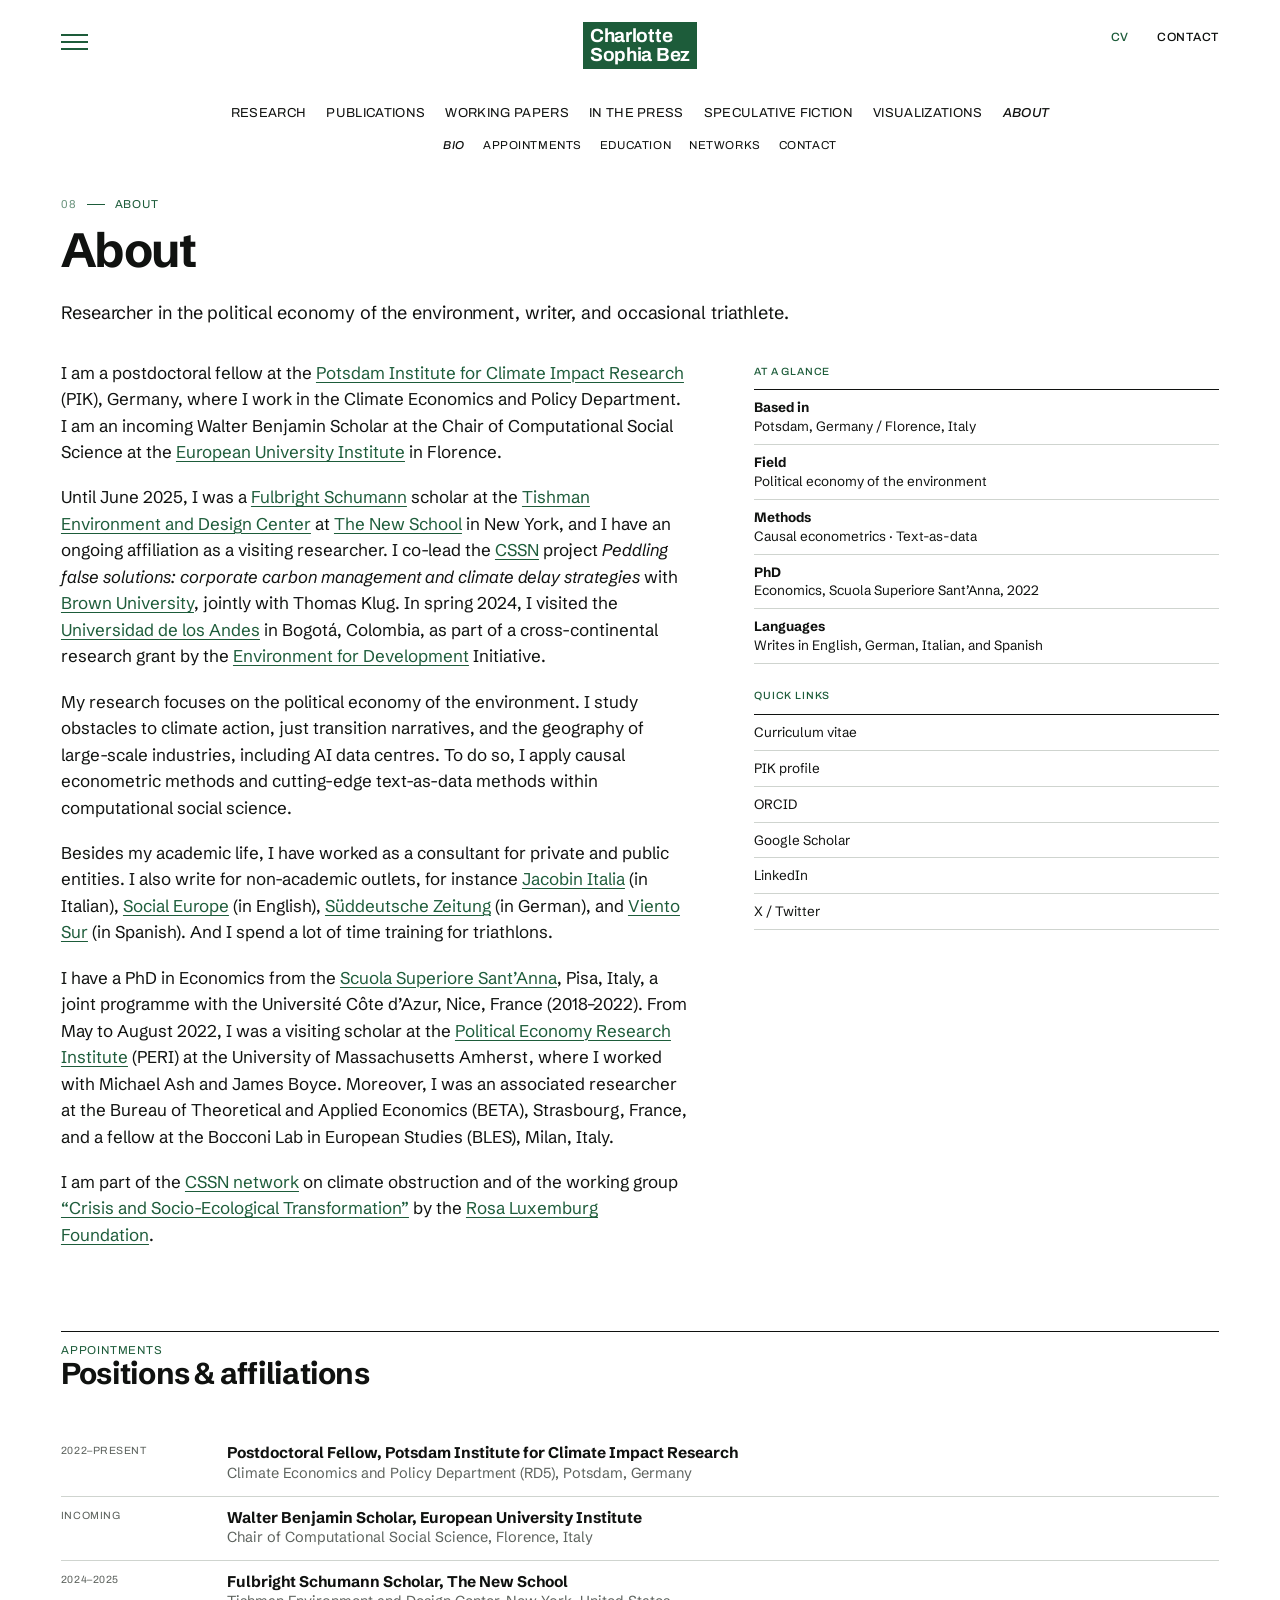
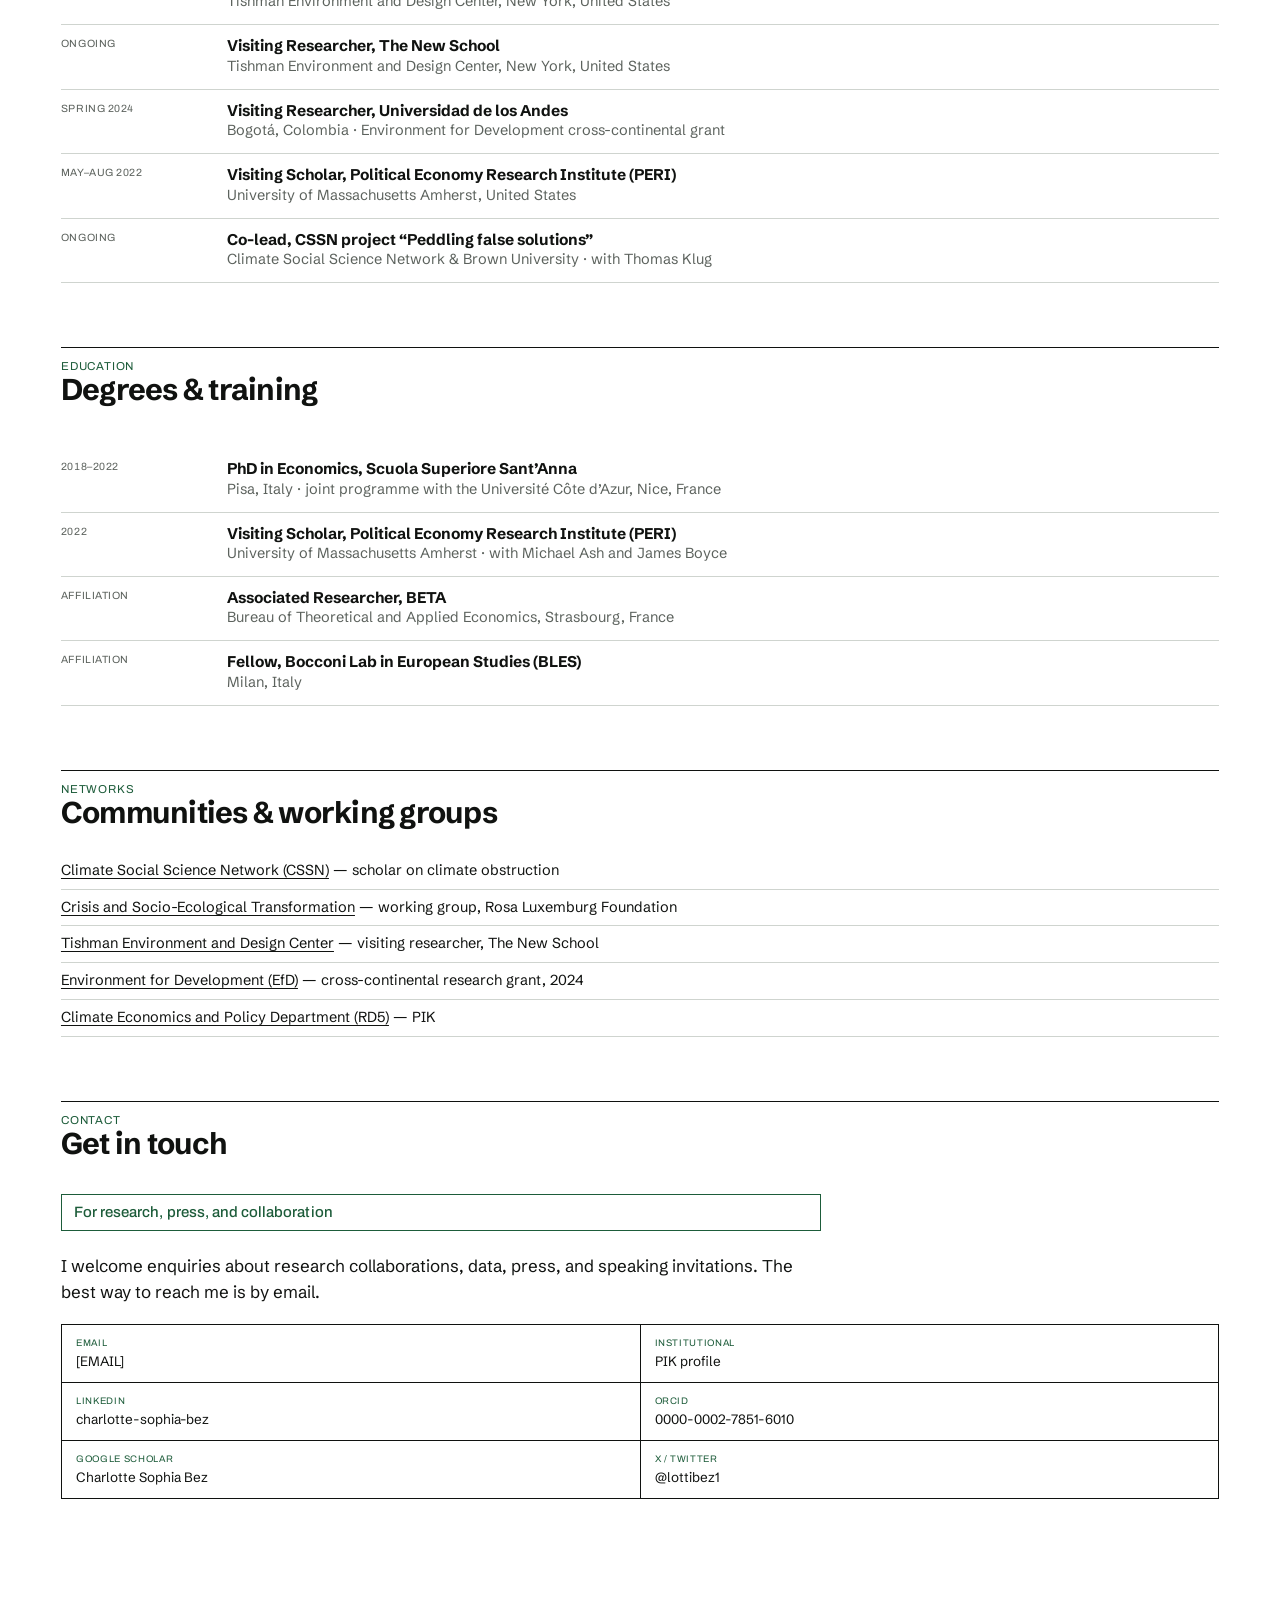
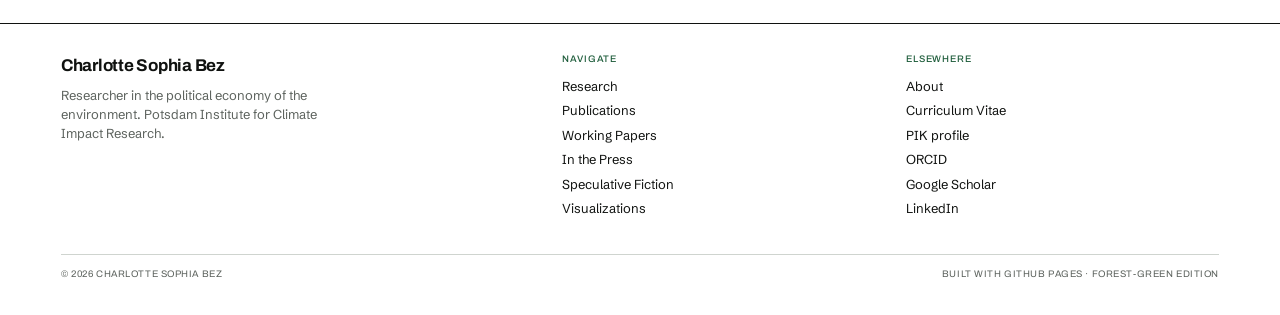
==== about/index.html @ bb3a201b "Redesign personal website" ====
<!DOCTYPE html>
<html lang="en">
<head>
  <meta charset="utf-8">
  <meta name="viewport" content="width=device-width, initial-scale=1">
  <title>About — Charlotte Sophia Bez</title>
  <meta name="description" content="About Charlotte Sophia Bez: postdoctoral fellow at the Potsdam Institute for Climate Impact Research and incoming Walter Benjamin Scholar at the European University Institute.">
  <link rel="canonical" href="https://www.charlottesophiabez.com/about/">
  <meta property="og:type" content="website">
  <meta property="og:title" content="About — Charlotte Sophia Bez">
  <meta property="og:description" content="Postdoctoral fellow at the Potsdam Institute for Climate Impact Research and incoming Walter Benjamin Scholar at the European University Institute.">
  <meta property="og:url" content="https://www.charlottesophiabez.com/about/">
  <meta name="theme-color" content="#1d5c3a">
  <link rel="icon" href="../assets/img/favicon.svg" type="image/svg+xml">
  <link rel="preconnect" href="https://fonts.googleapis.com">
  <link rel="preconnect" href="https://fonts.gstatic.com" crossorigin>
  <link href="https://fonts.googleapis.com/css2?family=Archivo:ital,wght@0,400;0,500;0,700;1,400;1,500&family=Schibsted+Grotesk:ital,wght@0,400;0,500;0,700;1,400;1,500&display=swap" rel="stylesheet">
  <link rel="stylesheet" href="../assets/css/style.css">
  <script src="../assets/js/main.js" defer></script>
</head>
<body>
  <a class="skip-link" href="#main">Skip to content</a>

  <header class="site-header">
    <div class="header-inner">
      <button class="menu-button" type="button" aria-expanded="false" aria-controls="site-menu" aria-label="Open menu">
        <span></span><span></span><span></span>
      </button>
      <a class="brand" href="../index.html" aria-label="Charlotte Sophia Bez — home">
        <span class="brand__line">Charlotte</span>
        <span class="brand__line">Sophia Bez</span>
      </a>
      <div class="header-actions">
        <a class="header-action header-action--accent" href="../cv/index.html">CV</a>
        <a class="header-action" href="../about/index.html#contact">Contact</a>
      </div>
    </div>
    <nav class="primary-nav" aria-label="Primary">
      <a href="../research/index.html">Research</a>
      <a href="../publications/index.html">Publications</a>
      <a href="../working-papers/index.html">Working Papers</a>
      <a href="../in-the-press/index.html">In the Press</a>
      <a href="../speculative-fiction/index.html">Speculative Fiction</a>
      <a href="../visualizations/index.html">Visualizations</a>
      <a href="../about/index.html" aria-current="page">About</a>
    </nav>
    <nav class="subnav" aria-label="About sections">
      <a href="#bio" aria-current="page">Bio</a>
      <a href="#appointments">Appointments</a>
      <a href="#education">Education</a>
      <a href="#networks">Networks</a>
      <a href="#contact">Contact</a>
    </nav>
  </header>

  <div class="menu-scrim"></div>
  <aside class="menu-panel" id="site-menu" aria-hidden="true" aria-label="Site menu">
    <div class="menu-panel__head">
      <span class="menu-panel__label">Menu</span>
      <button class="menu-close" type="button" aria-label="Close menu">&times;</button>
    </div>
    <nav class="menu-panel__nav" aria-label="Site">
      <a href="../research/index.html">Research</a>
      <a href="../publications/index.html">Publications</a>
      <a href="../working-papers/index.html">Working Papers</a>
      <a href="../in-the-press/index.html">In the Press</a>
      <a href="../speculative-fiction/index.html">Speculative Fiction</a>
      <a href="../visualizations/index.html">Visualizations</a>
      <a href="../about/index.html">About</a>
      <a href="../cv/index.html">Curriculum Vitae</a>
    </nav>
    <div class="menu-panel__meta">
      <a href="../about/index.html#contact">Contact</a>
      <a href="mailto:[EMAIL]">[EMAIL]</a>
      <a href="https://www.linkedin.com/in/charlotte-sophia-bez-66368513a/">LinkedIn</a>
      <a href="https://orcid.org/0000-0002-7851-6010">ORCID</a>
    </div>
  </aside>

  <main id="main">
    <div class="container">
      <div class="page-head" id="bio">
        <p class="eyebrow"><span class="eyebrow__num">08</span><span class="eyebrow__divider"></span> About</p>
        <h1>About</h1>
        <p class="page-intro">Researcher in the political economy of the environment, writer, and occasional triathlete.</p>
      </div>

      <div class="two-col">
        <div class="prose">
          <p>I am a postdoctoral fellow at the <a href="https://www.pik-potsdam.de/en">Potsdam Institute for Climate Impact Research</a> (PIK), Germany, where I work in the Climate Economics and Policy Department. I am an incoming Walter Benjamin Scholar at the Chair of Computational Social Science at the <a href="https://www.eui.eu/en/home">European University Institute</a> in Florence.</p>
          <p>Until June 2025, I was a <a href="https://www.fulbrightschuman.eu/">Fulbright Schumann</a> scholar at the <a href="https://www.tishmancenter.org/">Tishman Environment and Design Center</a> at <a href="https://www.newschool.edu/">The New School</a> in New York, and I have an ongoing affiliation as a visiting researcher. I co-lead the <a href="https://cssn.org/">CSSN</a> project <em>Peddling false solutions: corporate carbon management and climate delay strategies</em> with <a href="https://www.brown.edu/">Brown University</a>, jointly with Thomas Klug. In spring 2024, I visited the <a href="https://uniandes.edu.co/">Universidad de los Andes</a> in Bogotá, Colombia, as part of a cross-continental research grant by the <a href="https://www.efdinitiative.org/">Environment for Development</a> Initiative.</p>
          <p>My research focuses on the political economy of the environment. I study obstacles to climate action, just transition narratives, and the geography of large-scale industries, including AI data centres. To do so, I apply causal econometric methods and cutting-edge text-as-data methods within computational social science.</p>
          <p>Besides my academic life, I have worked as a consultant for private and public entities. I also write for non-academic outlets, for instance <a href="https://jacobinitalia.it/e-se-il-futuro-fosse-ora/">Jacobin Italia</a> (in Italian), <a href="https://www.socialeurope.eu/europes-industry-and-the-ecological-transition">Social Europe</a> (in English), <a href="https://www.sueddeutsche.de/wissen/extinction-rebellion-letzte-generation-klimaproteste-1.5710340?reduced=true">Süddeutsche Zeitung</a> (in German), and <a href="https://vientosur.info/por-que-europa-debe-abordar-el-problema-de-la-desindustrializacion-nociva/">Viento Sur</a> (in Spanish). And I spend a lot of time training for triathlons.</p>
          <p>I have a PhD in Economics from the <a href="https://www.santannapisa.it/en">Scuola Superiore Sant’Anna</a>, Pisa, Italy, a joint programme with the Université Côte d’Azur, Nice, France (2018–2022). From May to August 2022, I was a visiting scholar at the <a href="https://peri.umass.edu/">Political Economy Research Institute</a> (PERI) at the University of Massachusetts Amherst, where I worked with Michael Ash and James Boyce. Moreover, I was an associated researcher at the Bureau of Theoretical and Applied Economics (BETA), Strasbourg, France, and a fellow at the Bocconi Lab in European Studies (BLES), Milan, Italy.</p>
          <p>I am part of the <a href="https://cssn.org/scholar/charlotte-sophia-bez/">CSSN network</a> on climate obstruction and of the working group <a href="https://transformationskolleg.de/charlotte-sophia-bez/">“Crisis and Socio-Ecological Transformation”</a> by the <a href="https://www.rosalux.de/">Rosa Luxemburg Foundation</a>.</p>
        </div>
        <aside class="sidebar" aria-label="At a glance">
          <h2>At a glance</h2>
          <ul>
            <li><strong>Based in</strong><br>Potsdam, Germany / Florence, Italy</li>
            <li><strong>Field</strong><br>Political economy of the environment</li>
            <li><strong>Methods</strong><br>Causal econometrics · Text-as-data</li>
            <li><strong>PhD</strong><br>Economics, Scuola Superiore Sant’Anna, 2022</li>
            <li><strong>Languages</strong><br>Writes in English, German, Italian, and Spanish</li>
          </ul>
          <h2>Quick links</h2>
          <ul>
            <li><a href="../cv/index.html">Curriculum vitae</a></li>
            <li><a href="https://www.pik-potsdam.de/members/charlott">PIK profile</a></li>
            <li><a href="https://orcid.org/0000-0002-7851-6010">ORCID</a></li>
            <li><a href="https://scholar.google.com/citations?user=I76yy9AAAAAJ">Google Scholar</a></li>
            <li><a href="https://www.linkedin.com/in/charlotte-sophia-bez-66368513a/">LinkedIn</a></li>
            <li><a href="https://x.com/lottibez1">X / Twitter</a></li>
          </ul>
        </aside>
      </div>

      <section class="section" id="appointments">
        <div class="section-head">
          <div>
            <p class="eyebrow">Appointments</p>
            <h2>Positions &amp; affiliations</h2>
          </div>
        </div>
        <div class="cv-section">
          <div class="cv-item">
            <div class="cv-item__date">2022–present</div>
            <div class="cv-item__body">
              <strong>Postdoctoral Fellow, Potsdam Institute for Climate Impact Research</strong>
              <span>Climate Economics and Policy Department (RD5), Potsdam, Germany</span>
            </div>
          </div>
          <div class="cv-item">
            <div class="cv-item__date">Incoming</div>
            <div class="cv-item__body">
              <strong>Walter Benjamin Scholar, European University Institute</strong>
              <span>Chair of Computational Social Science, Florence, Italy</span>
            </div>
          </div>
          <div class="cv-item">
            <div class="cv-item__date">2024–2025</div>
            <div class="cv-item__body">
              <strong>Fulbright Schumann Scholar, The New School</strong>
              <span>Tishman Environment and Design Center, New York, United States</span>
            </div>
          </div>
          <div class="cv-item">
            <div class="cv-item__date">Ongoing</div>
            <div class="cv-item__body">
              <strong>Visiting Researcher, The New School</strong>
              <span>Tishman Environment and Design Center, New York, United States</span>
            </div>
          </div>
          <div class="cv-item">
            <div class="cv-item__date">Spring 2024</div>
            <div class="cv-item__body">
              <strong>Visiting Researcher, Universidad de los Andes</strong>
              <span>Bogotá, Colombia · Environment for Development cross-continental grant</span>
            </div>
          </div>
          <div class="cv-item">
            <div class="cv-item__date">May–Aug 2022</div>
            <div class="cv-item__body">
              <strong>Visiting Scholar, Political Economy Research Institute (PERI)</strong>
              <span>University of Massachusetts Amherst, United States</span>
            </div>
          </div>
          <div class="cv-item">
            <div class="cv-item__date">Ongoing</div>
            <div class="cv-item__body">
              <strong>Co-lead, CSSN project “Peddling false solutions”</strong>
              <span>Climate Social Science Network &amp; Brown University · with Thomas Klug</span>
            </div>
          </div>
        </div>
      </section>

      <section class="section" id="education">
        <div class="section-head">
          <div>
            <p class="eyebrow">Education</p>
            <h2>Degrees &amp; training</h2>
          </div>
        </div>
        <div class="cv-section">
          <div class="cv-item">
            <div class="cv-item__date">2018–2022</div>
            <div class="cv-item__body">
              <strong>PhD in Economics, Scuola Superiore Sant’Anna</strong>
              <span>Pisa, Italy · joint programme with the Université Côte d’Azur, Nice, France</span>
            </div>
          </div>
          <div class="cv-item">
            <div class="cv-item__date">2022</div>
            <div class="cv-item__body">
              <strong>Visiting Scholar, Political Economy Research Institute (PERI)</strong>
              <span>University of Massachusetts Amherst · with Michael Ash and James Boyce</span>
            </div>
          </div>
          <div class="cv-item">
            <div class="cv-item__date">Affiliation</div>
            <div class="cv-item__body">
              <strong>Associated Researcher, BETA</strong>
              <span>Bureau of Theoretical and Applied Economics, Strasbourg, France</span>
            </div>
          </div>
          <div class="cv-item">
            <div class="cv-item__date">Affiliation</div>
            <div class="cv-item__body">
              <strong>Fellow, Bocconi Lab in European Studies (BLES)</strong>
              <span>Milan, Italy</span>
            </div>
          </div>
        </div>
      </section>

      <section class="section" id="networks">
        <div class="section-head">
          <div>
            <p class="eyebrow">Networks</p>
            <h2>Communities &amp; working groups</h2>
          </div>
        </div>
        <ul class="cv-list">
          <li><a href="https://cssn.org/scholar/charlotte-sophia-bez/">Climate Social Science Network (CSSN)</a> — scholar on climate obstruction</li>
          <li><a href="https://transformationskolleg.de/charlotte-sophia-bez/">Crisis and Socio-Ecological Transformation</a> — working group, Rosa Luxemburg Foundation</li>
          <li><a href="https://www.tishmancenter.org/">Tishman Environment and Design Center</a> — visiting researcher, The New School</li>
          <li><a href="https://www.efdinitiative.org/">Environment for Development (EfD)</a> — cross-continental research grant, 2024</li>
          <li><a href="https://www.pik-potsdam.de/en/institute/departments/climate-economics-and-policy/rd5-climate-economics-policy">Climate Economics and Policy Department (RD5)</a> — PIK</li>
        </ul>
      </section>

      <section class="section" id="contact">
        <div class="section-head">
          <div>
            <p class="eyebrow">Contact</p>
            <h2>Get in touch</h2>
          </div>
        </div>
        <div class="prose">
          <h2 class="callout">For research, press, and collaboration</h2>
          <p>I welcome enquiries about research collaborations, data, press, and speaking invitations. The best way to reach me is by email.</p>
        </div>
        <div class="contact-list">
          <a href="mailto:[EMAIL]">
            <span class="contact-label">Email</span>
            [EMAIL]
          </a>
          <a href="https://www.pik-potsdam.de/members/charlott">
            <span class="contact-label">Institutional</span>
            PIK profile
          </a>
          <a href="https://www.linkedin.com/in/charlotte-sophia-bez-66368513a/">
            <span class="contact-label">LinkedIn</span>
            charlotte-sophia-bez
          </a>
          <a href="https://orcid.org/0000-0002-7851-6010">
            <span class="contact-label">ORCID</span>
            0000-0002-7851-6010
          </a>
          <a href="https://scholar.google.com/citations?user=I76yy9AAAAAJ">
            <span class="contact-label">Google Scholar</span>
            Charlotte Sophia Bez
          </a>
          <a href="https://x.com/lottibez1">
            <span class="contact-label">X / Twitter</span>
            @lottibez1
          </a>
        </div>
      </section>
    </div>
  </main>

  <footer class="site-footer">
    <div class="container">
      <div class="footer-grid">
        <div>
          <a class="footer-brand" href="../index.html">Charlotte Sophia Bez</a>
          <p class="footer-note">Researcher in the political economy of the environment. Potsdam Institute for Climate Impact Research.</p>
        </div>
        <div class="footer-col">
          <h2>Navigate</h2>
          <a href="../research/index.html">Research</a>
          <a href="../publications/index.html">Publications</a>
          <a href="../working-papers/index.html">Working Papers</a>
          <a href="../in-the-press/index.html">In the Press</a>
          <a href="../speculative-fiction/index.html">Speculative Fiction</a>
          <a href="../visualizations/index.html">Visualizations</a>
        </div>
        <div class="footer-col">
          <h2>Elsewhere</h2>
          <a href="../about/index.html">About</a>
          <a href="../cv/index.html">Curriculum Vitae</a>
          <a href="https://www.pik-potsdam.de/members/charlott">PIK profile</a>
          <a href="https://orcid.org/0000-0002-7851-6010">ORCID</a>
          <a href="https://scholar.google.com/citations?user=I76yy9AAAAAJ">Google Scholar</a>
          <a href="https://www.linkedin.com/in/charlotte-sophia-bez-66368513a/">LinkedIn</a>
        </div>
      </div>
      <div class="footer-bottom">
        <span>&copy; 2026 Charlotte Sophia Bez</span>
        <span>Built with GitHub Pages · Forest-green edition</span>
      </div>
    </div>
  </footer>
</body>
</html>
---- assets/css/style.css ----
:root {
  --green: #1d5c3a;
  --green-deep: #143f29;
  --green-bright: #2f7d54;
  --green-wash: #edf3ef;
  --ink: #101210;
  --muted: #5c625d;
  --line: #101210;
  --hair: #cfd4cf;
  --paper: #ffffff;
  --font-body: "Schibsted Grotesk", "Helvetica Neue", Helvetica, Arial, sans-serif;
  --font-display: "Archivo", "Helvetica Neue", Helvetica, Arial, sans-serif;
  --max: 1240px;
  --pad: clamp(16px, 3.2vw, 44px);
  --ease: cubic-bezier(0.22, 1, 0.36, 1);
}

*,
*::before,
*::after {
  box-sizing: border-box;
}

html {
  scroll-behavior: smooth;
}

body {
  margin: 0;
  background: var(--paper);
  color: var(--ink);
  font-family: var(--font-body);
  font-size: 17px;
  line-height: 1.5;
  -webkit-font-smoothing: antialiased;
  text-rendering: optimizeLegibility;
}

body.menu-open {
  overflow: hidden;
}

img {
  max-width: 100%;
  height: auto;
}

a {
  color: inherit;
  text-decoration: underline;
  text-decoration-thickness: 1px;
  text-underline-offset: 0.18em;
}

a:hover {
  color: var(--green);
}

:focus-visible {
  outline: 2px solid var(--green);
  outline-offset: 3px;
}

::selection {
  background: var(--green);
  color: #fff;
}

.container {
  width: 100%;
  max-width: var(--max);
  margin: 0 auto;
  padding: 0 var(--pad);
}

.skip-link {
  position: absolute;
  top: 12px;
  left: -9999px;
  z-index: 300;
  padding: 9px 13px;
  background: var(--green);
  color: #fff;
  font-family: var(--font-display);
  font-size: 12px;
  letter-spacing: 0.06em;
  text-transform: uppercase;
  text-decoration: none;
}

.skip-link:focus {
  left: 12px;
  color: #fff;
}

/* Header */

.site-header {
  padding-top: 22px;
}

.header-inner {
  position: relative;
  display: flex;
  align-items: flex-start;
  justify-content: center;
  min-height: 58px;
  max-width: var(--max);
  margin: 0 auto;
  padding: 0 var(--pad);
}

.menu-button {
  position: absolute;
  top: 4px;
  left: var(--pad);
  display: flex;
  flex-direction: column;
  justify-content: center;
  gap: 5px;
  width: 32px;
  height: 32px;
  padding: 0;
  border: 0;
  background: none;
  cursor: pointer;
}

.menu-button span {
  display: block;
  width: 27px;
  height: 2px;
  background: var(--green);
  transition: transform 0.25s var(--ease), opacity 0.2s;
}

.menu-button:hover span {
  background: var(--green-deep);
}

.menu-button[aria-expanded="true"] span:nth-child(1) {
  transform: translateY(7px) rotate(45deg);
}

.menu-button[aria-expanded="true"] span:nth-child(2) {
  opacity: 0;
}

.menu-button[aria-expanded="true"] span:nth-child(3) {
  transform: translateY(-7px) rotate(-45deg);
}

.brand {
  display: inline-block;
  padding: 4px 7px 5px;
  background: var(--green);
  color: #fff;
  font-family: var(--font-display);
  font-size: 19px;
  font-weight: 700;
  line-height: 1;
  letter-spacing: -0.015em;
  text-decoration: none;
  text-align: left;
}

.brand:hover {
  color: #fff;
  background: var(--green-deep);
}

.brand__line {
  display: block;
  white-space: nowrap;
}

.header-actions {
  position: absolute;
  top: 6px;
  right: var(--pad);
  display: flex;
  align-items: baseline;
  gap: 28px;
}

.header-action {
  font-family: var(--font-display);
  font-size: 12px;
  font-weight: 500;
  letter-spacing: 0.06em;
  text-transform: uppercase;
  text-decoration: none;
  white-space: nowrap;
}

.header-action--accent {
  color: var(--green);
}

.header-action:hover {
  color: var(--green);
  text-decoration: underline;
  text-underline-offset: 0.25em;
}

.primary-nav {
  display: flex;
  flex-wrap: wrap;
  align-items: baseline;
  justify-content: center;
  gap: 6px 20px;
  margin-top: 22px;
  padding: 0 var(--pad);
  font-family: var(--font-display);
  font-size: 13px;
  font-weight: 400;
  letter-spacing: 0.025em;
  text-transform: uppercase;
}

.primary-nav a {
  padding: 2px 0;
  text-decoration: none;
  white-space: nowrap;
}

.primary-nav a:hover {
  color: var(--green);
}

.primary-nav a[aria-current="page"] {
  font-style: italic;
  font-weight: 500;
}

.subnav {
  display: flex;
  flex-wrap: wrap;
  align-items: baseline;
  justify-content: center;
  gap: 4px 18px;
  margin-top: 9px;
  padding: 0 var(--pad);
  font-family: var(--font-display);
  font-size: 11.5px;
  letter-spacing: 0.05em;
  text-transform: uppercase;
}

.subnav a,
.subnav button {
  padding: 2px 0;
  border: 0;
  background: none;
  color: inherit;
  font: inherit;
  letter-spacing: inherit;
  text-transform: inherit;
  text-decoration: none;
  white-space: nowrap;
  cursor: pointer;
}

.subnav a:hover,
.subnav button:hover {
  color: var(--green);
}

.subnav a[aria-current="page"],
.subnav button[aria-current="true"],
.subnav button.is-active {
  font-style: italic;
  font-weight: 500;
  color: var(--ink);
}

/* Menu panel */

.menu-scrim {
  position: fixed;
  inset: 0;
  z-index: 90;
  background: rgba(16, 18, 16, 0.4);
  opacity: 0;
  pointer-events: none;
  transition: opacity 0.3s;
}

.menu-scrim.is-open {
  opacity: 1;
  pointer-events: auto;
}

.menu-panel {
  position: fixed;
  top: 0;
  bottom: 0;
  left: 0;
  z-index: 100;
  width: min(430px, 88vw);
  padding: 22px 26px 36px;
  overflow-y: auto;
  background: #fff;
  border-right: 1px solid var(--ink);
  transform: translateX(-102%);
  visibility: hidden;
  transition: transform 0.34s var(--ease), visibility 0.34s;
}

.menu-panel.is-open {
  transform: none;
  visibility: visible;
}

.menu-panel__head {
  display: flex;
  align-items: center;
  justify-content: space-between;
  padding-bottom: 10px;
  border-bottom: 1px solid var(--ink);
}

.menu-panel__label {
  font-family: var(--font-display);
  font-size: 11px;
  letter-spacing: 0.08em;
  text-transform: uppercase;
  color: var(--green);
}

.menu-close {
  padding: 0 2px;
  border: 0;
  background: none;
  color: var(--ink);
  font-size: 27px;
  line-height: 0.8;
  cursor: pointer;
}

.menu-close:hover {
  color: var(--green);
}

.menu-panel__nav {
  display: flex;
  flex-direction: column;
  margin-top: 24px;
}

.menu-panel__nav a {
  display: flex;
  align-items: baseline;
  justify-content: space-between;
  padding: 7px 0;
  border-bottom: 1px solid var(--hair);
  font-size: 27px;
  font-weight: 500;
  line-height: 1.15;
  letter-spacing: -0.025em;
  text-decoration: none;
}

.menu-panel__nav a::after {
  content: "\2197";
  font-family: var(--font-display);
  font-size: 11px;
  font-weight: 400;
  color: var(--green);
}

.menu-panel__nav a:hover {
  color: var(--green);
}

.menu-panel__meta {
  display: flex;
  flex-direction: column;
  gap: 6px;
  margin-top: 28px;
  font-size: 13px;
}

.menu-panel__meta a {
  text-underline-offset: 0.2em;
}

.menu-panel__meta a:hover {
  color: var(--green);
}

/* Page frame */

main {
  padding-bottom: 40px;
}

.page-head {
  margin-top: 42px;
}

.eyebrow {
  display: flex;
  flex-wrap: wrap;
  align-items: baseline;
  gap: 10px;
  margin: 0 0 14px;
  font-family: var(--font-display);
  font-size: 11.5px;
  line-height: 1.2;
  letter-spacing: 0.07em;
  text-transform: uppercase;
  color: var(--green);
}

.eyebrow__num {
  color: var(--green);
  opacity: 0.65;
  font-variant-numeric: tabular-nums;
}

.eyebrow__divider {
  width: 18px;
  height: 1px;
  background: var(--green);
  transform: translateY(-3px);
}

h1 {
  max-width: 22ch;
  margin: 0 0 24px;
  font-family: var(--font-body);
  font-size: clamp(30px, 4.2vw, 48px);
  font-weight: 700;
  line-height: 1.02;
  letter-spacing: -0.035em;
}

.page-intro {
  max-width: 760px;
  margin: 0 0 30px;
  font-size: 18px;
  line-height: 1.5;
  letter-spacing: -0.005em;
}

.prose {
  max-width: 760px;
  font-size: 17px;
  line-height: 1.56;
}

.prose > p {
  margin: 0 0 1.1em;
}

.prose h2 {
  margin: 1.9em 0 0.55em;
  font-size: 21px;
  font-weight: 700;
  line-height: 1.2;
  letter-spacing: -0.015em;
}

.prose h3 {
  margin: 1.7em 0 0.45em;
  font-size: 17px;
  font-weight: 700;
  line-height: 1.25;
}

.prose ul,
.prose ol {
  margin: 0 0 1.2em;
  padding-left: 1.1em;
}

.prose li {
  margin: 0 0 0.35em;
}

.prose a {
  color: var(--green);
  text-decoration-color: var(--green);
}

.prose a:hover {
  background: var(--green);
  color: #fff;
  text-decoration: none;
}

.prose .callout a {
  color: inherit;
}

.section {
  margin-top: 64px;
}

.section-head {
  display: flex;
  flex-wrap: wrap;
  align-items: baseline;
  justify-content: space-between;
  gap: 10px 24px;
  margin-bottom: 24px;
  padding-top: 12px;
  border-top: 1px solid var(--ink);
}

.section-head h2 {
  margin: 0;
  font-size: clamp(23px, 2.6vw, 30px);
  font-weight: 700;
  line-height: 1.08;
  letter-spacing: -0.025em;
}

.section-head .eyebrow {
  margin: 0;
}

.section-link {
  font-family: var(--font-display);
  font-size: 11px;
  letter-spacing: 0.06em;
  text-transform: uppercase;
  color: var(--green);
  text-decoration: none;
}

.section-link:hover {
  text-decoration: underline;
}

/* Home */

.home-hero {
  display: grid;
  grid-template-columns: minmax(0, 1.32fr) minmax(0, 0.78fr);
  gap: clamp(28px, 5vw, 72px);
  align-items: start;
  margin-top: 42px;
}

.home-hero h1 {
  margin-bottom: 20px;
}

.lead {
  max-width: 46ch;
  margin: 0 0 20px;
  font-size: clamp(19px, 2.1vw, 24px);
  line-height: 1.32;
  letter-spacing: -0.018em;
}

.home-hero__figure {
  margin: 6px 0 0;
}

.home-hero__figure img {
  display: block;
  width: 100%;
  height: auto;
  aspect-ratio: 4 / 5;
  object-fit: cover;
  background: var(--green-wash);
}

.home-hero__figure figcaption {
  margin-top: 8px;
  font-size: 11.5px;
  line-height: 1.4;
  color: var(--muted);
}

.hero-actions {
  display: flex;
  flex-wrap: wrap;
  gap: 10px 18px;
  align-items: center;
  margin-top: 26px;
}

.link-box {
  display: inline-block;
  padding: 9px 13px;
  border: 1px solid var(--green);
  color: var(--green);
  font-family: var(--font-display);
  font-size: 11px;
  font-weight: 500;
  letter-spacing: 0.07em;
  text-transform: uppercase;
  text-decoration: none;
}

.link-box:hover {
  background: var(--green);
  color: #fff;
}

.text-link {
  font-family: var(--font-display);
  font-size: 11px;
  font-weight: 500;
  letter-spacing: 0.06em;
  text-transform: uppercase;
  color: var(--green);
  text-decoration: none;
}

.text-link:hover {
  text-decoration: underline;
  text-underline-offset: 0.25em;
}

.fact-strip {
  margin-top: 46px;
}

/* Meta tables */

.meta-grid {
  display: grid;
  border: 1px solid var(--ink);
}

.meta-grid--2 {
  grid-template-columns: repeat(2, minmax(0, 1fr));
}

.meta-grid--3 {
  grid-template-columns: repeat(3, minmax(0, 1fr));
}

.meta-grid--4 {
  grid-template-columns: repeat(4, minmax(0, 1fr));
}

.meta-cell {
  min-height: 82px;
  padding: 11px 13px 13px;
  border-right: 1px solid var(--ink);
}

.meta-cell:last-child {
  border-right: 0;
}

.meta-label {
  margin-bottom: 3px;
  font-family: var(--font-display);
  font-size: 10px;
  font-weight: 500;
  letter-spacing: 0.07em;
  text-transform: uppercase;
}

.meta-value {
  font-size: 13.5px;
  line-height: 1.35;
}

.meta-value a {
  color: var(--green);
}

.meta-value .accent {
  color: var(--green);
  font-weight: 600;
}

.meta-row {
  display: grid;
  grid-template-columns: minmax(0, 1fr) minmax(0, 2.6fr);
  border: 1px solid var(--ink);
  border-top: 0;
}

.meta-row > div {
  padding: 11px 13px 13px;
  border-right: 1px solid var(--ink);
}

.meta-row > div:last-child {
  border-right: 0;
}

.meta-row p {
  margin: 0;
  font-size: 13.5px;
  line-height: 1.45;
}

/* Themes */

.theme-grid {
  display: grid;
  grid-template-columns: repeat(3, minmax(0, 1fr));
  gap: 1px;
  border: 1px solid var(--ink);
  background: var(--ink);
}

.theme {
  display: flex;
  flex-direction: column;
  padding: 16px 18px 20px;
  background: #fff;
}

.theme__num {
  font-family: var(--font-display);
  font-size: 10.5px;
  letter-spacing: 0.08em;
  color: var(--green);
}

.theme h3 {
  margin: 10px 0 8px;
  font-size: 18px;
  line-height: 1.2;
  letter-spacing: -0.015em;
}

.theme p {
  margin: 0 0 16px;
  font-size: 14.5px;
  line-height: 1.45;
  color: #2b2f2b;
}

.theme .text-link {
  margin-top: auto;
}

/* Callout */

.callout {
  max-width: 760px;
  margin: 34px 0 22px;
  padding: 8px 12px;
  border: 1px solid var(--green);
  color: var(--green);
  font-family: var(--font-display);
  font-size: 15px;
  font-weight: 500;
  line-height: 1.25;
  letter-spacing: 0.003em;
}

.callout--wide {
  max-width: none;
}

.prose .callout {
  margin: 34px 0 22px;
  font-family: var(--font-display);
  font-size: 15px;
  font-weight: 500;
  line-height: 1.25;
  letter-spacing: 0.003em;
}

/* Figures */

.figure {
  margin: 30px 0;
}

.figure--wide {
  margin-right: calc(var(--pad) * -1);
  margin-left: calc(var(--pad) * -1);
}

.figure img {
  display: block;
  width: 100%;
  background: var(--green-wash);
}

.figure figcaption {
  max-width: 760px;
  margin-top: 8px;
  font-size: 12px;
  line-height: 1.45;
  color: var(--muted);
}

.figure-grid {
  display: grid;
  grid-template-columns: repeat(2, minmax(0, 1fr));
  gap: 24px;
  margin: 30px 0;
}

/* Entries */

.entry-list {
  border-top: 1px solid var(--ink);
}

.entry {
  display: grid;
  grid-template-columns: 62px minmax(0, 1fr);
  gap: 18px;
  padding: 22px 0 25px;
  border-bottom: 1px solid var(--hair);
}

.entry__index {
  padding-top: 3px;
  font-family: var(--font-display);
  font-size: 10.5px;
  letter-spacing: 0.07em;
  color: var(--green);
  font-variant-numeric: tabular-nums;
}

.entry__body {
  min-width: 0;
}

.entry h2,
.entry h3 {
  margin: 0 0 5px;
  font-size: 20px;
  font-weight: 700;
  line-height: 1.2;
  letter-spacing: -0.018em;
}

.entry h2 a,
.entry h3 a {
  text-decoration: none;
}

.entry h2 a:hover,
.entry h3 a:hover {
  color: var(--green);
  text-decoration: underline;
  text-underline-offset: 0.16em;
}

.byline {
  margin: 0 0 10px;
  font-size: 14.5px;
  line-height: 1.4;
  color: #2f342f;
}

.byline a {
  color: var(--green);
}

.byline .sep {
  padding: 0 4px;
  color: var(--muted);
}

.entry__summary {
  max-width: 760px;
  margin: 0 0 10px;
  font-size: 15.5px;
  line-height: 1.5;
  color: #2b2f2b;
}

.tag-row {
  display: flex;
  flex-wrap: wrap;
  gap: 6px;
  margin-top: 10px;
}

.tag {
  display: inline-block;
  padding: 1px 6px;
  border: 1px solid var(--green);
  color: var(--green);
  font-family: var(--font-display);
  font-size: 9.5px;
  font-weight: 500;
  letter-spacing: 0.06em;
  text-transform: uppercase;
}

details.abstract {
  max-width: 760px;
  margin-top: 11px;
}

details.abstract summary {
  display: inline-flex;
  align-items: center;
  gap: 7px;
  list-style: none;
  color: var(--green);
  font-family: var(--font-display);
  font-size: 10.5px;
  font-weight: 500;
  letter-spacing: 0.07em;
  text-transform: uppercase;
  cursor: pointer;
}

details.abstract summary::-webkit-details-marker {
  display: none;
}

details.abstract summary::before {
  content: "+";
  font-size: 13px;
  line-height: 1;
}

details.abstract[open] summary::before {
  content: "\2013";
}

details.abstract .abstract-body {
  margin-top: 10px;
  font-size: 15px;
  line-height: 1.52;
  color: #2b2f2b;
}

.entry__meta {
  margin-top: 13px;
}

/* Cards */

.card-grid {
  display: grid;
  grid-template-columns: repeat(2, minmax(0, 1fr));
  gap: 46px 40px;
}

.card-grid--3 {
  grid-template-columns: repeat(3, minmax(0, 1fr));
  gap: 42px 30px;
}

.card {
  display: flex;
  flex-direction: column;
  min-width: 0;
}

.card__media {
  margin: 0;
  aspect-ratio: 4 / 3;
  overflow: hidden;
  background: var(--green-wash);
}

.card__media img {
  display: block;
  width: 100%;
  height: 100%;
  object-fit: cover;
}

.card__title {
  margin: 14px 0 12px;
  font-size: 15px;
  font-weight: 700;
  line-height: 1.22;
  letter-spacing: 0.005em;
  text-transform: uppercase;
}

.card__title .prefix {
  color: var(--green);
}

.card__title a {
  text-decoration: none;
}

.card__title a:hover {
  color: var(--green);
  text-decoration: underline;
  text-underline-offset: 0.16em;
}

.card__text {
  margin: 0 0 14px;
  font-size: 14.5px;
  line-height: 1.45;
  color: #2b2f2b;
}

.card .meta-grid {
  margin-top: auto;
}

/* Press list */

.press-entry {
  display: grid;
  grid-template-columns: 150px minmax(0, 1fr);
  gap: 20px;
  padding: 18px 0 20px;
  border-bottom: 1px solid var(--hair);
}

.press-entry:first-of-type {
  border-top: 1px solid var(--ink);
}

.press-date {
  padding-top: 3px;
  font-family: var(--font-display);
  font-size: 10.5px;
  letter-spacing: 0.06em;
  text-transform: uppercase;
  color: var(--green);
  font-variant-numeric: tabular-nums;
}

.press-entry h2 {
  margin: 0 0 5px;
  font-size: 19px;
  font-weight: 700;
  line-height: 1.22;
  letter-spacing: -0.015em;
}

.press-entry h2 a {
  text-decoration: none;
}

.press-entry h2 a:hover {
  color: var(--green);
  text-decoration: underline;
  text-underline-offset: 0.16em;
}

.press-outlet {
  margin: 0;
  font-size: 13.5px;
  color: var(--muted);
  text-transform: uppercase;
  letter-spacing: 0.03em;
}

/* About / CV */

.two-col {
  display: grid;
  grid-template-columns: minmax(0, 1.15fr) minmax(0, 0.85fr);
  gap: clamp(28px, 5vw, 64px);
  align-items: start;
  margin-top: 34px;
}

.sidebar {
  padding-top: 4px;
}

.sidebar h2,
.aside-title {
  margin: 0 0 10px;
  font-family: var(--font-display);
  font-size: 10.5px;
  font-weight: 500;
  letter-spacing: 0.08em;
  text-transform: uppercase;
  color: var(--green);
}

.sidebar ul {
  margin: 0 0 24px;
  padding: 0;
  list-style: none;
  border-top: 1px solid var(--ink);
}

.sidebar li {
  padding: 8px 0;
  border-bottom: 1px solid var(--hair);
  font-size: 13.5px;
  line-height: 1.4;
}

.sidebar li a {
  text-decoration: none;
}

.sidebar li a:hover {
  color: var(--green);
  text-decoration: underline;
  text-underline-offset: 0.18em;
}

.contact-block {
  margin-top: 30px;
  padding-top: 12px;
  border-top: 1px solid var(--ink);
}

.contact-list {
  display: grid;
  grid-template-columns: repeat(2, minmax(0, 1fr));
  gap: 1px;
  border: 1px solid var(--ink);
  background: var(--ink);
}

.contact-list a,
.contact-list div {
  padding: 12px 14px;
  background: #fff;
  font-size: 13.5px;
  line-height: 1.35;
  text-decoration: none;
}

.contact-list a:hover {
  color: var(--green);
}

.contact-list .contact-label {
  display: block;
  margin-bottom: 2px;
  font-family: var(--font-display);
  font-size: 9.5px;
  letter-spacing: 0.07em;
  text-transform: uppercase;
  color: var(--green);
}

.cv-head {
  display: flex;
  flex-wrap: wrap;
  align-items: flex-end;
  justify-content: space-between;
  gap: 18px;
  margin-bottom: 8px;
}

.cv-section {
  margin-top: 42px;
}

.cv-section > h2 {
  margin: 0 0 6px;
  padding-top: 10px;
  border-top: 1px solid var(--ink);
  font-family: var(--font-display);
  font-size: 11px;
  font-weight: 500;
  letter-spacing: 0.08em;
  text-transform: uppercase;
  color: var(--green);
}

.cv-item {
  display: grid;
  grid-template-columns: 150px minmax(0, 1fr);
  gap: 16px;
  padding: 11px 0 12px;
  border-bottom: 1px solid var(--hair);
}

.cv-item__date {
  font-family: var(--font-display);
  font-size: 10.5px;
  letter-spacing: 0.05em;
  color: var(--muted);
  text-transform: uppercase;
  font-variant-numeric: tabular-nums;
}

.cv-item__body {
  font-size: 14.5px;
  line-height: 1.45;
}

.cv-item__body strong {
  display: block;
  font-size: 15.5px;
  font-weight: 700;
  line-height: 1.25;
}

.cv-item__body span {
  color: var(--muted);
}

.cv-list {
  margin: 0;
  padding: 0;
  list-style: none;
}

.cv-list li {
  padding: 7px 0;
  border-bottom: 1px solid var(--hair);
  font-size: 14.5px;
}

/* Footer */

.site-footer {
  margin-top: 84px;
  padding: 28px 0 34px;
  border-top: 1px solid var(--ink);
}

.footer-grid {
  display: grid;
  grid-template-columns: minmax(0, 1.5fr) minmax(0, 1fr) minmax(0, 1fr);
  gap: 32px;
}

.footer-brand {
  display: inline-block;
  font-family: var(--font-display);
  font-size: 17px;
  font-weight: 700;
  letter-spacing: -0.015em;
  text-decoration: none;
}

.footer-brand:hover {
  color: var(--green);
}

.footer-note {
  max-width: 36ch;
  margin: 7px 0 0;
  font-size: 13px;
  line-height: 1.45;
  color: var(--muted);
}

.footer-col h2 {
  margin: 0 0 10px;
  font-family: var(--font-display);
  font-size: 9.5px;
  font-weight: 500;
  letter-spacing: 0.08em;
  text-transform: uppercase;
  color: var(--green);
}

.footer-col a {
  display: block;
  margin-bottom: 5px;
  font-size: 13px;
  text-decoration: none;
}

.footer-col a:hover {
  color: var(--green);
  text-decoration: underline;
  text-underline-offset: 0.18em;
}

.footer-bottom {
  display: flex;
  flex-wrap: wrap;
  justify-content: space-between;
  gap: 10px 20px;
  margin-top: 30px;
  padding-top: 12px;
  border-top: 1px solid var(--hair);
  font-family: var(--font-display);
  font-size: 9.5px;
  letter-spacing: 0.06em;
  text-transform: uppercase;
  color: var(--muted);
}

/* Utility */

.visually-hidden {
  position: absolute;
  width: 1px;
  height: 1px;
  padding: 0;
  margin: -1px;
  overflow: hidden;
  clip: rect(0 0 0 0);
  white-space: nowrap;
  border: 0;
}

[hidden] {
  display: none !important;
}

/* Responsive */

@media (max-width: 980px) {
  .home-hero {
    grid-template-columns: 1fr;
  }

  .card-grid--3 {
    grid-template-columns: repeat(2, minmax(0, 1fr));
  }

  .home-hero__figure {
    max-width: 400px;
    margin-top: 18px;
  }

  .theme-grid {
    grid-template-columns: 1fr;
  }

  .meta-grid--4 {
    grid-template-columns: repeat(2, minmax(0, 1fr));
  }

  .meta-grid--4 .meta-cell:nth-child(2) {
    border-right: 0;
  }

  .meta-grid--4 .meta-cell:nth-child(-n + 2) {
    border-bottom: 1px solid var(--ink);
  }

  .footer-grid {
    grid-template-columns: 1fr 1fr;
  }

  .footer-grid > :first-child {
    grid-column: 1 / -1;
  }

  .two-col {
    grid-template-columns: 1fr;
  }
}

@media (max-width: 760px) {
  .card-grid {
    grid-template-columns: 1fr;
    gap: 38px;
  }

  .card-grid--3 {
    grid-template-columns: 1fr;
    gap: 38px;
  }

  .meta-grid--3 {
    grid-template-columns: 1fr;
  }

  .meta-grid--3 .meta-cell {
    min-height: 0;
    border-right: 0;
    border-bottom: 1px solid var(--ink);
  }

  .meta-grid--3 .meta-cell:last-child {
    border-bottom: 0;
  }

  .meta-row {
    grid-template-columns: 1fr;
  }

  .meta-row > div {
    border-right: 0;
    border-bottom: 1px solid var(--ink);
  }

  .meta-row > div:last-child {
    border-bottom: 0;
  }

  .entry {
    grid-template-columns: 1fr;
    gap: 4px;
  }

  .press-entry {
    grid-template-columns: 1fr;
    gap: 5px;
  }

  .cv-item {
    grid-template-columns: 1fr;
    gap: 3px;
  }

  .figure-grid {
    grid-template-columns: 1fr;
  }

  .primary-nav {
    gap: 5px 14px;
    font-size: 12px;
  }

  .header-action {
    font-size: 11px;
  }

  .header-actions {
    gap: 16px;
  }

  .brand {
    font-size: 17px;
  }

  .section {
    margin-top: 50px;
  }
}

@media (max-width: 560px) {
  .brand {
    padding: 3px 5px 4px;
    font-size: 15px;
  }

  .menu-button {
    top: 3px;
  }

  .header-actions {
    top: 5px;
    gap: 12px;
  }

  .header-action {
    font-size: 10px;
    letter-spacing: 0.04em;
  }

  .header-actions .header-action:last-child {
    display: none;
  }

  .primary-nav {
    justify-content: flex-start;
    flex-wrap: nowrap;
    overflow-x: auto;
    margin-top: 18px;
    padding-bottom: 3px;
    font-size: 11.5px;
    -webkit-overflow-scrolling: touch;
    scrollbar-width: none;
  }

  .primary-nav::-webkit-scrollbar {
    display: none;
  }

  .subnav {
    justify-content: flex-start;
    flex-wrap: nowrap;
    overflow-x: auto;
    padding-bottom: 3px;
    scrollbar-width: none;
  }

  .subnav::-webkit-scrollbar {
    display: none;
  }

  .page-head {
    margin-top: 34px;
  }

  .prose,
  .page-intro {
    font-size: 16px;
  }

  .entry h2,
  .entry h3 {
    font-size: 18.5px;
  }

  .meta-grid--4 {
    grid-template-columns: 1fr;
  }

  .meta-grid--4 .meta-cell {
    border-right: 0;
    border-bottom: 1px solid var(--ink);
  }

  .meta-grid--4 .meta-cell:last-child {
    border-bottom: 0;
  }

  .contact-list {
    grid-template-columns: 1fr;
  }

  .footer-grid {
    grid-template-columns: 1fr;
  }

  .footer-bottom {
    flex-direction: column;
  }
}

@media (prefers-reduced-motion: reduce) {
  html {
    scroll-behavior: auto;
  }

  *,
  *::before,
  *::after {
    transition-duration: 0.01ms !important;
    animation-duration: 0.01ms !important;
  }
}

@media print {
  .site-header,
  .site-footer,
  .skip-link,
  .menu-panel,
  .menu-scrim,
  .no-print {
    display: none !important;
  }

  body {
    font-size: 10.5pt;
    line-height: 1.4;
  }

  main {
    padding-bottom: 0;
  }

  .container {
    max-width: none;
    padding: 0;
  }

  .page-head {
    margin-top: 0;
  }

  a {
    color: #000;
    text-decoration: none;
  }

  .meta-grid,
  .meta-row,
  .meta-cell {
    border-color: #000;
  }

  .cv-section {
    break-inside: avoid;
  }
}
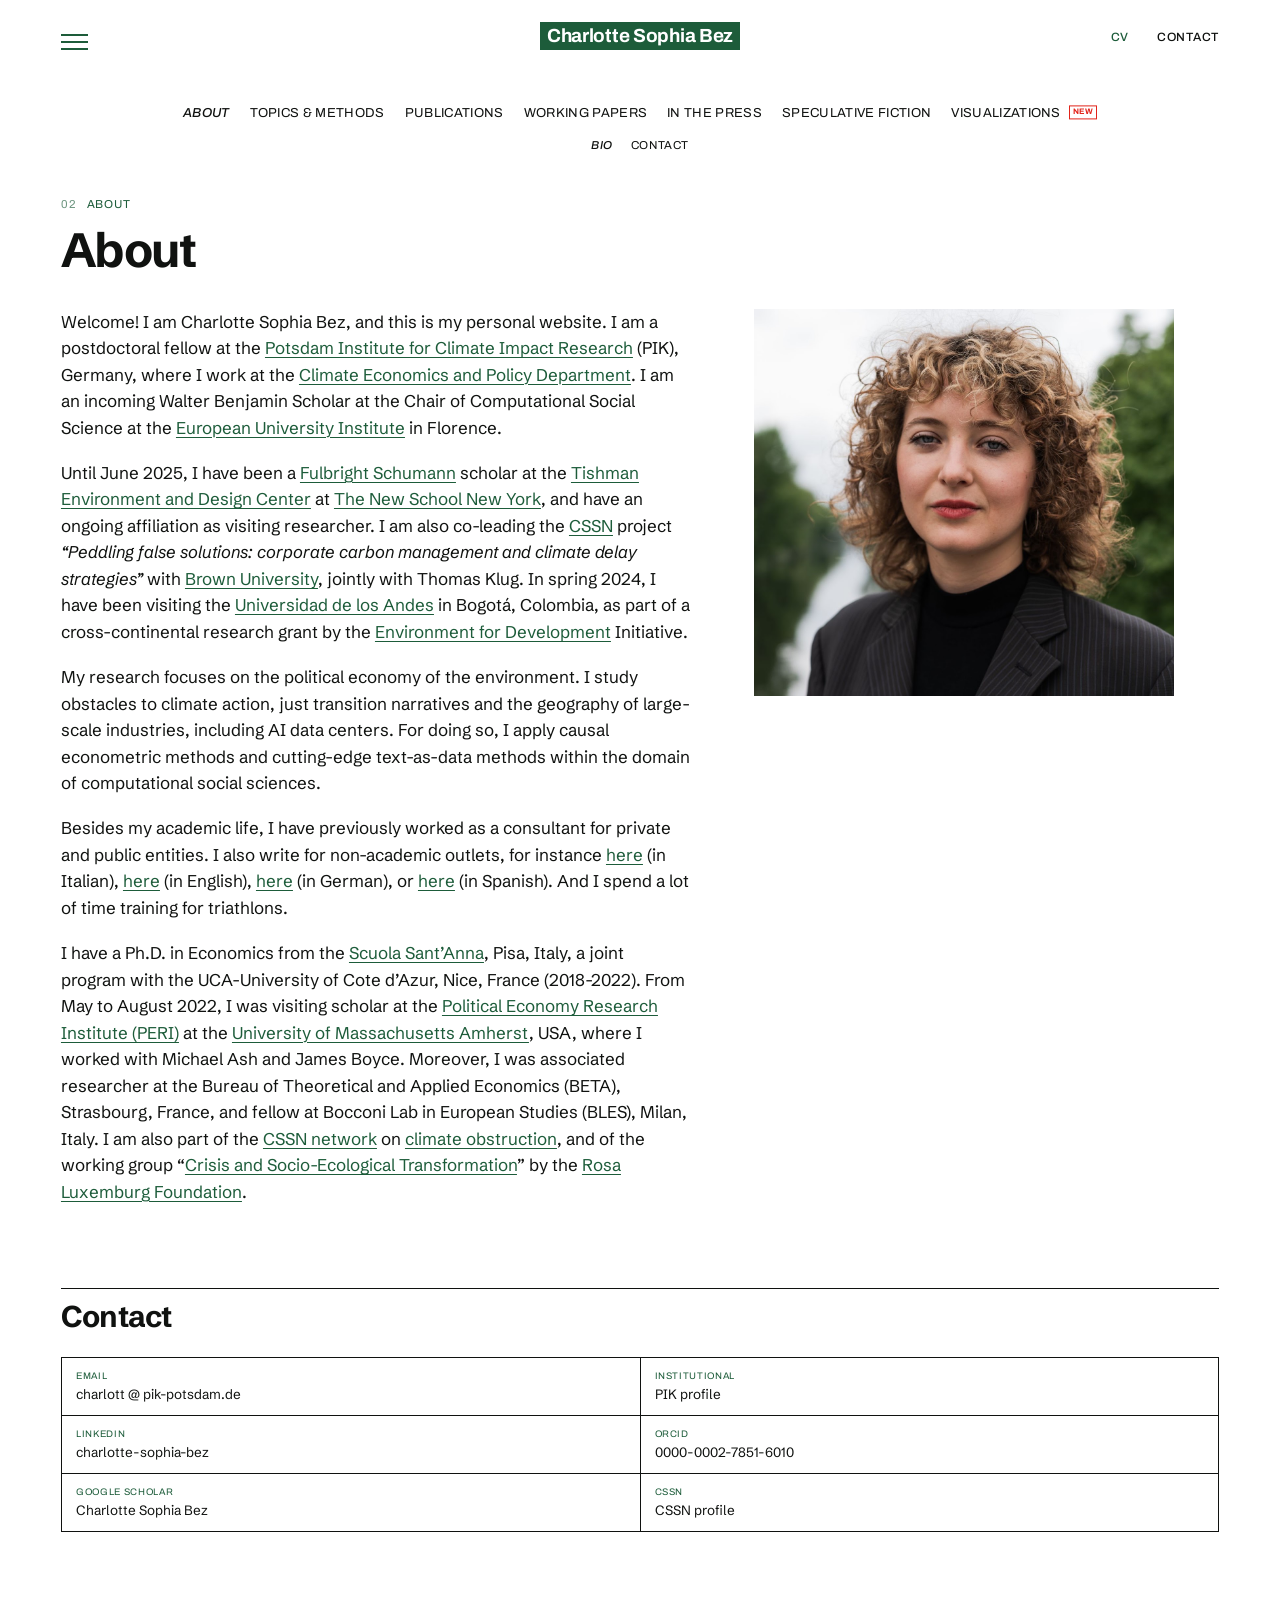
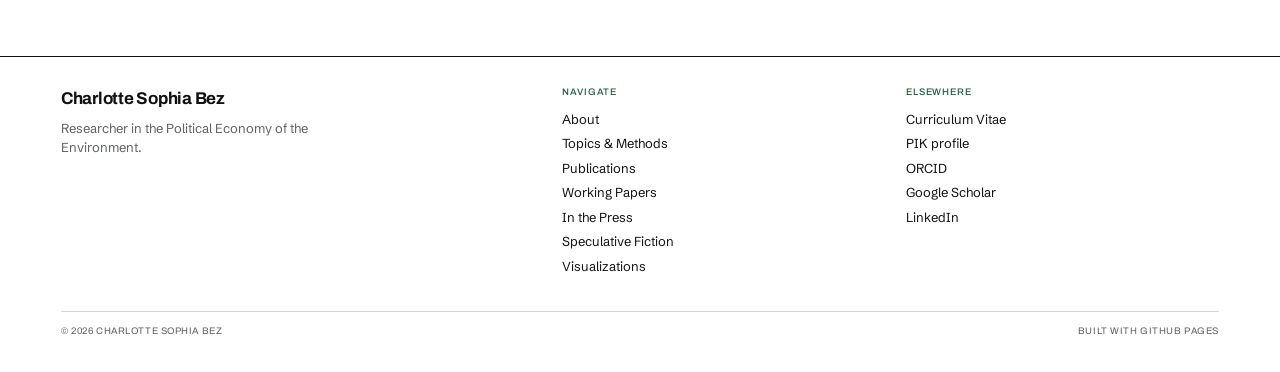
==== commit 5506ebf2: "Update design, images, and visualization maps" ====
--- a/about/index.html
+++ b/about/index.html
@@ -3,12 +3,10 @@
 <head>
   <meta charset="utf-8">
   <meta name="viewport" content="width=device-width, initial-scale=1">
-  <title>About — Charlotte Sophia Bez</title>
-  <meta name="description" content="About Charlotte Sophia Bez: postdoctoral fellow at the Potsdam Institute for Climate Impact Research and incoming Walter Benjamin Scholar at the European University Institute.">
+  <title>About - Charlotte Sophia Bez</title>
   <link rel="canonical" href="https://www.charlottesophiabez.com/about/">
   <meta property="og:type" content="website">
-  <meta property="og:title" content="About — Charlotte Sophia Bez">
-  <meta property="og:description" content="Postdoctoral fellow at the Potsdam Institute for Climate Impact Research and incoming Walter Benjamin Scholar at the European University Institute.">
+  <meta property="og:title" content="About - Charlotte Sophia Bez">
   <meta property="og:url" content="https://www.charlottesophiabez.com/about/">
   <meta name="theme-color" content="#1d5c3a">
   <link rel="icon" href="../assets/img/favicon.svg" type="image/svg+xml">
@@ -26,29 +24,23 @@
       <button class="menu-button" type="button" aria-expanded="false" aria-controls="site-menu" aria-label="Open menu">
         <span></span><span></span><span></span>
       </button>
-      <a class="brand" href="../index.html" aria-label="Charlotte Sophia Bez — home">
-        <span class="brand__line">Charlotte</span>
-        <span class="brand__line">Sophia Bez</span>
-      </a>
+      <a class="brand" href="../index.html" aria-label="Charlotte Sophia Bez - home">Charlotte Sophia Bez</a>
       <div class="header-actions">
         <a class="header-action header-action--accent" href="../cv/index.html">CV</a>
         <a class="header-action" href="../about/index.html#contact">Contact</a>
       </div>
     </div>
     <nav class="primary-nav" aria-label="Primary">
-      <a href="../research/index.html">Research</a>
+      <a href="../about/index.html" aria-current="page">About</a>
+      <a href="../research/index.html">Topics &amp; Methods</a>
       <a href="../publications/index.html">Publications</a>
       <a href="../working-papers/index.html">Working Papers</a>
       <a href="../in-the-press/index.html">In the Press</a>
       <a href="../speculative-fiction/index.html">Speculative Fiction</a>
-      <a href="../visualizations/index.html">Visualizations</a>
-      <a href="../about/index.html" aria-current="page">About</a>
+      <a href="../visualizations/index.html">Visualizations <span class="new-badge new-badge--nav">NEW</span></a>
     </nav>
     <nav class="subnav" aria-label="About sections">
       <a href="#bio" aria-current="page">Bio</a>
-      <a href="#appointments">Appointments</a>
-      <a href="#education">Education</a>
-      <a href="#networks">Networks</a>
       <a href="#contact">Contact</a>
     </nav>
   </header>
@@ -60,18 +52,17 @@
       <button class="menu-close" type="button" aria-label="Close menu">&times;</button>
     </div>
     <nav class="menu-panel__nav" aria-label="Site">
-      <a href="../research/index.html">Research</a>
+      <a href="../about/index.html">About</a>
+      <a href="../research/index.html">Topics &amp; Methods</a>
       <a href="../publications/index.html">Publications</a>
       <a href="../working-papers/index.html">Working Papers</a>
       <a href="../in-the-press/index.html">In the Press</a>
       <a href="../speculative-fiction/index.html">Speculative Fiction</a>
       <a href="../visualizations/index.html">Visualizations</a>
-      <a href="../about/index.html">About</a>
-      <a href="../cv/index.html">Curriculum Vitae</a>
     </nav>
     <div class="menu-panel__meta">
       <a href="../about/index.html#contact">Contact</a>
-      <a href="mailto:[EMAIL]">[EMAIL]</a>
+      <a href="mailto:charlott@pik-potsdam.de">charlott @ pik-potsdam.de</a>
       <a href="https://www.linkedin.com/in/charlotte-sophia-bez-66368513a/">LinkedIn</a>
       <a href="https://orcid.org/0000-0002-7851-6010">ORCID</a>
     </div>
@@ -80,171 +71,33 @@
   <main id="main">
     <div class="container">
       <div class="page-head" id="bio">
-        <p class="eyebrow"><span class="eyebrow__num">08</span><span class="eyebrow__divider"></span> About</p>
+        <p class="eyebrow"><span class="eyebrow__num">02</span><span class="eyebrow__divider"></span> About</p>
         <h1>About</h1>
-        <p class="page-intro">Researcher in the political economy of the environment, writer, and occasional triathlete.</p>
       </div>
 
       <div class="two-col">
         <div class="prose">
-          <p>I am a postdoctoral fellow at the <a href="https://www.pik-potsdam.de/en">Potsdam Institute for Climate Impact Research</a> (PIK), Germany, where I work in the Climate Economics and Policy Department. I am an incoming Walter Benjamin Scholar at the Chair of Computational Social Science at the <a href="https://www.eui.eu/en/home">European University Institute</a> in Florence.</p>
-          <p>Until June 2025, I was a <a href="https://www.fulbrightschuman.eu/">Fulbright Schumann</a> scholar at the <a href="https://www.tishmancenter.org/">Tishman Environment and Design Center</a> at <a href="https://www.newschool.edu/">The New School</a> in New York, and I have an ongoing affiliation as a visiting researcher. I co-lead the <a href="https://cssn.org/">CSSN</a> project <em>Peddling false solutions: corporate carbon management and climate delay strategies</em> with <a href="https://www.brown.edu/">Brown University</a>, jointly with Thomas Klug. In spring 2024, I visited the <a href="https://uniandes.edu.co/">Universidad de los Andes</a> in Bogotá, Colombia, as part of a cross-continental research grant by the <a href="https://www.efdinitiative.org/">Environment for Development</a> Initiative.</p>
-          <p>My research focuses on the political economy of the environment. I study obstacles to climate action, just transition narratives, and the geography of large-scale industries, including AI data centres. To do so, I apply causal econometric methods and cutting-edge text-as-data methods within computational social science.</p>
-          <p>Besides my academic life, I have worked as a consultant for private and public entities. I also write for non-academic outlets, for instance <a href="https://jacobinitalia.it/e-se-il-futuro-fosse-ora/">Jacobin Italia</a> (in Italian), <a href="https://www.socialeurope.eu/europes-industry-and-the-ecological-transition">Social Europe</a> (in English), <a href="https://www.sueddeutsche.de/wissen/extinction-rebellion-letzte-generation-klimaproteste-1.5710340?reduced=true">Süddeutsche Zeitung</a> (in German), and <a href="https://vientosur.info/por-que-europa-debe-abordar-el-problema-de-la-desindustrializacion-nociva/">Viento Sur</a> (in Spanish). And I spend a lot of time training for triathlons.</p>
-          <p>I have a PhD in Economics from the <a href="https://www.santannapisa.it/en">Scuola Superiore Sant’Anna</a>, Pisa, Italy, a joint programme with the Université Côte d’Azur, Nice, France (2018–2022). From May to August 2022, I was a visiting scholar at the <a href="https://peri.umass.edu/">Political Economy Research Institute</a> (PERI) at the University of Massachusetts Amherst, where I worked with Michael Ash and James Boyce. Moreover, I was an associated researcher at the Bureau of Theoretical and Applied Economics (BETA), Strasbourg, France, and a fellow at the Bocconi Lab in European Studies (BLES), Milan, Italy.</p>
-          <p>I am part of the <a href="https://cssn.org/scholar/charlotte-sophia-bez/">CSSN network</a> on climate obstruction and of the working group <a href="https://transformationskolleg.de/charlotte-sophia-bez/">“Crisis and Socio-Ecological Transformation”</a> by the <a href="https://www.rosalux.de/">Rosa Luxemburg Foundation</a>.</p>
+          <p>Welcome! I am Charlotte Sophia Bez, and this is my personal website. I am a postdoctoral fellow at the <a href="https://www.pik-potsdam.de/en">Potsdam Institute for Climate Impact Research</a> (PIK), Germany, where I work at the <a href="https://www.pik-potsdam.de/en/institute/departments/climate-economics-and-policy/rd5-climate-economics-policy">Climate Economics and Policy Department</a>. I am an incoming Walter Benjamin Scholar at the Chair of Computational Social Science at the <a href="https://www.eui.eu/en/home">European University Institute</a> in Florence.</p>
+          <p>Until June 2025, I have been a <a href="https://www.fulbrightschuman.eu/">Fulbright Schumann</a> scholar at the <a href="https://www.tishmancenter.org/">Tishman Environment and Design Center</a> at <a href="https://www.newschool.edu/">The New School New York</a>, and have an ongoing affiliation as visiting researcher. I am also co-leading the <a href="https://cssn.org/">CSSN</a> project <em>“Peddling false solutions: corporate carbon management and climate delay strategies”</em> with <a href="https://www.brown.edu/">Brown University</a>, jointly with Thomas Klug. In spring 2024, I have been visiting the <a href="https://uniandes.edu.co/">Universidad de los Andes</a> in Bogotá, Colombia, as part of a cross-continental research grant by the <a href="https://www.efdinitiative.org/">Environment for Development</a> Initiative.</p>
+          <p>My research focuses on the political economy of the environment. I study obstacles to climate action, just transition narratives and the geography of large-scale industries, including AI data centers. For doing so, I apply causal econometric methods and cutting-edge text-as-data methods within the domain of computational social sciences.</p>
+          <p>Besides my academic life, I have previously worked as a consultant for private and public entities. I also write for non-academic outlets, for instance <a href="https://jacobinitalia.it/e-se-il-futuro-fosse-ora/">here</a> (in Italian), <a href="https://www.socialeurope.eu/europes-industry-and-the-ecological-transition">here</a> (in English), <a href="https://www.sueddeutsche.de/wissen/extinction-rebellion-letzte-generation-klimaproteste-1.5710340?reduced=true">here</a> (in German), or <a href="https://vientosur.info/por-que-europa-debe-abordar-el-problema-de-la-desindustrializacion-nociva/">here</a> (in Spanish). And I spend a lot of time training for triathlons.</p>
+          <p>I have a Ph.D. in Economics from the <a href="https://www.santannapisa.it/en">Scuola Sant’Anna</a>, Pisa, Italy, a joint program with the UCA-University of Cote d’Azur, Nice, France (2018-2022). From May to August 2022, I was visiting scholar at the <a href="https://peri.umass.edu/">Political Economy Research Institute (PERI)</a> at the <a href="https://www.umass.edu/">University of Massachusetts Amherst</a>, USA, where I worked with Michael Ash and James Boyce. Moreover, I was associated researcher at the Bureau of Theoretical and Applied Economics (BETA), Strasbourg, France, and fellow at Bocconi Lab in European Studies (BLES), Milan, Italy. I am also part of the <a href="https://cssn.org/scholar/charlotte-sophia-bez/">CSSN network</a> on <a href="https://cssn.org">climate obstruction</a>, and of the working group “<a href="https://transformationskolleg.de/charlotte-sophia-bez/">Crisis and Socio-Ecological Transformation</a>” by the <a href="https://www.rosalux.de/">Rosa Luxemburg Foundation</a>.</p>
         </div>
-        <aside class="sidebar" aria-label="At a glance">
-          <h2>At a glance</h2>
-          <ul>
-            <li><strong>Based in</strong><br>Potsdam, Germany / Florence, Italy</li>
-            <li><strong>Field</strong><br>Political economy of the environment</li>
-            <li><strong>Methods</strong><br>Causal econometrics · Text-as-data</li>
-            <li><strong>PhD</strong><br>Economics, Scuola Superiore Sant’Anna, 2022</li>
-            <li><strong>Languages</strong><br>Writes in English, German, Italian, and Spanish</li>
-          </ul>
-          <h2>Quick links</h2>
-          <ul>
-            <li><a href="../cv/index.html">Curriculum vitae</a></li>
-            <li><a href="https://www.pik-potsdam.de/members/charlott">PIK profile</a></li>
-            <li><a href="https://orcid.org/0000-0002-7851-6010">ORCID</a></li>
-            <li><a href="https://scholar.google.com/citations?user=I76yy9AAAAAJ">Google Scholar</a></li>
-            <li><a href="https://www.linkedin.com/in/charlotte-sophia-bez-66368513a/">LinkedIn</a></li>
-            <li><a href="https://x.com/lottibez1">X / Twitter</a></li>
-          </ul>
-        </aside>
+        <figure class="about-figure">
+          <img src="../images_maps/selfie.jpg" alt="Charlotte Sophia Bez" width="1280" height="1181">
+        </figure>
       </div>
-
-      <section class="section" id="appointments">
-        <div class="section-head">
-          <div>
-            <p class="eyebrow">Appointments</p>
-            <h2>Positions &amp; affiliations</h2>
-          </div>
-        </div>
-        <div class="cv-section">
-          <div class="cv-item">
-            <div class="cv-item__date">2022–present</div>
-            <div class="cv-item__body">
-              <strong>Postdoctoral Fellow, Potsdam Institute for Climate Impact Research</strong>
-              <span>Climate Economics and Policy Department (RD5), Potsdam, Germany</span>
-            </div>
-          </div>
-          <div class="cv-item">
-            <div class="cv-item__date">Incoming</div>
-            <div class="cv-item__body">
-              <strong>Walter Benjamin Scholar, European University Institute</strong>
-              <span>Chair of Computational Social Science, Florence, Italy</span>
-            </div>
-          </div>
-          <div class="cv-item">
-            <div class="cv-item__date">2024–2025</div>
-            <div class="cv-item__body">
-              <strong>Fulbright Schumann Scholar, The New School</strong>
-              <span>Tishman Environment and Design Center, New York, United States</span>
-            </div>
-          </div>
-          <div class="cv-item">
-            <div class="cv-item__date">Ongoing</div>
-            <div class="cv-item__body">
-              <strong>Visiting Researcher, The New School</strong>
-              <span>Tishman Environment and Design Center, New York, United States</span>
-            </div>
-          </div>
-          <div class="cv-item">
-            <div class="cv-item__date">Spring 2024</div>
-            <div class="cv-item__body">
-              <strong>Visiting Researcher, Universidad de los Andes</strong>
-              <span>Bogotá, Colombia · Environment for Development cross-continental grant</span>
-            </div>
-          </div>
-          <div class="cv-item">
-            <div class="cv-item__date">May–Aug 2022</div>
-            <div class="cv-item__body">
-              <strong>Visiting Scholar, Political Economy Research Institute (PERI)</strong>
-              <span>University of Massachusetts Amherst, United States</span>
-            </div>
-          </div>
-          <div class="cv-item">
-            <div class="cv-item__date">Ongoing</div>
-            <div class="cv-item__body">
-              <strong>Co-lead, CSSN project “Peddling false solutions”</strong>
-              <span>Climate Social Science Network &amp; Brown University · with Thomas Klug</span>
-            </div>
-          </div>
-        </div>
-      </section>
-
-      <section class="section" id="education">
-        <div class="section-head">
-          <div>
-            <p class="eyebrow">Education</p>
-            <h2>Degrees &amp; training</h2>
-          </div>
-        </div>
-        <div class="cv-section">
-          <div class="cv-item">
-            <div class="cv-item__date">2018–2022</div>
-            <div class="cv-item__body">
-              <strong>PhD in Economics, Scuola Superiore Sant’Anna</strong>
-              <span>Pisa, Italy · joint programme with the Université Côte d’Azur, Nice, France</span>
-            </div>
-          </div>
-          <div class="cv-item">
-            <div class="cv-item__date">2022</div>
-            <div class="cv-item__body">
-              <strong>Visiting Scholar, Political Economy Research Institute (PERI)</strong>
-              <span>University of Massachusetts Amherst · with Michael Ash and James Boyce</span>
-            </div>
-          </div>
-          <div class="cv-item">
-            <div class="cv-item__date">Affiliation</div>
-            <div class="cv-item__body">
-              <strong>Associated Researcher, BETA</strong>
-              <span>Bureau of Theoretical and Applied Economics, Strasbourg, France</span>
-            </div>
-          </div>
-          <div class="cv-item">
-            <div class="cv-item__date">Affiliation</div>
-            <div class="cv-item__body">
-              <strong>Fellow, Bocconi Lab in European Studies (BLES)</strong>
-              <span>Milan, Italy</span>
-            </div>
-          </div>
-        </div>
-      </section>
-
-      <section class="section" id="networks">
-        <div class="section-head">
-          <div>
-            <p class="eyebrow">Networks</p>
-            <h2>Communities &amp; working groups</h2>
-          </div>
-        </div>
-        <ul class="cv-list">
-          <li><a href="https://cssn.org/scholar/charlotte-sophia-bez/">Climate Social Science Network (CSSN)</a> — scholar on climate obstruction</li>
-          <li><a href="https://transformationskolleg.de/charlotte-sophia-bez/">Crisis and Socio-Ecological Transformation</a> — working group, Rosa Luxemburg Foundation</li>
-          <li><a href="https://www.tishmancenter.org/">Tishman Environment and Design Center</a> — visiting researcher, The New School</li>
-          <li><a href="https://www.efdinitiative.org/">Environment for Development (EfD)</a> — cross-continental research grant, 2024</li>
-          <li><a href="https://www.pik-potsdam.de/en/institute/departments/climate-economics-and-policy/rd5-climate-economics-policy">Climate Economics and Policy Department (RD5)</a> — PIK</li>
-        </ul>
-      </section>
 
       <section class="section" id="contact">
         <div class="section-head">
           <div>
-            <p class="eyebrow">Contact</p>
-            <h2>Get in touch</h2>
+            <h2>Contact</h2>
           </div>
         </div>
-        <div class="prose">
-          <h2 class="callout">For research, press, and collaboration</h2>
-          <p>I welcome enquiries about research collaborations, data, press, and speaking invitations. The best way to reach me is by email.</p>
-        </div>
         <div class="contact-list">
-          <a href="mailto:[EMAIL]">
+          <a href="mailto:charlott@pik-potsdam.de">
             <span class="contact-label">Email</span>
-            [EMAIL]
+            charlott @ pik-potsdam.de
           </a>
           <a href="https://www.pik-potsdam.de/members/charlott">
             <span class="contact-label">Institutional</span>
@@ -262,9 +115,9 @@
             <span class="contact-label">Google Scholar</span>
             Charlotte Sophia Bez
           </a>
-          <a href="https://x.com/lottibez1">
-            <span class="contact-label">X / Twitter</span>
-            @lottibez1
+          <a href="https://cssn.org/scholar/charlotte-sophia-bez/">
+            <span class="contact-label">CSSN</span>
+            CSSN profile
           </a>
         </div>
       </section>
@@ -276,20 +129,19 @@
       <div class="footer-grid">
         <div>
           <a class="footer-brand" href="../index.html">Charlotte Sophia Bez</a>
-          <p class="footer-note">Researcher in the political economy of the environment. Potsdam Institute for Climate Impact Research.</p>
+          <p class="footer-note">Researcher in the Political Economy of the Environment.</p>
         </div>
         <div class="footer-col">
           <h2>Navigate</h2>
-          <a href="../research/index.html">Research</a>
+          <a href="../about/index.html">About</a>
+          <a href="../research/index.html">Topics &amp; Methods</a>
           <a href="../publications/index.html">Publications</a>
           <a href="../working-papers/index.html">Working Papers</a>
           <a href="../in-the-press/index.html">In the Press</a>
           <a href="../speculative-fiction/index.html">Speculative Fiction</a>
-          <a href="../visualizations/index.html">Visualizations</a>
-        </div>
+          <a href="../visualizations/index.html">Visualizations</a>        </div>
         <div class="footer-col">
           <h2>Elsewhere</h2>
-          <a href="../about/index.html">About</a>
           <a href="../cv/index.html">Curriculum Vitae</a>
           <a href="https://www.pik-potsdam.de/members/charlott">PIK profile</a>
           <a href="https://orcid.org/0000-0002-7851-6010">ORCID</a>
@@ -299,7 +151,7 @@
       </div>
       <div class="footer-bottom">
         <span>&copy; 2026 Charlotte Sophia Bez</span>
-        <span>Built with GitHub Pages · Forest-green edition</span>
+        <span>Built with GitHub Pages</span>
       </div>
     </div>
   </footer>
--- a/assets/css/style.css
+++ b/assets/css/style.css
@@ -162,6 +162,7 @@
   letter-spacing: -0.015em;
   text-decoration: none;
   text-align: left;
+  white-space: nowrap;
 }
 
 .brand:hover {
@@ -420,10 +421,7 @@
 }
 
 .eyebrow__divider {
-  width: 18px;
-  height: 1px;
-  background: var(--green);
-  transform: translateY(-3px);
+  display: none;
 }
 
 h1 {
@@ -564,8 +562,6 @@
   display: block;
   width: 100%;
   height: auto;
-  aspect-ratio: 4 / 5;
-  object-fit: cover;
   background: var(--green-wash);
 }
 
@@ -888,6 +884,32 @@
   text-transform: uppercase;
 }
 
+.new-badge {
+  display: inline-block;
+  margin-left: 9px;
+  padding: 1px 5px;
+  border: 1px solid currentColor;
+  color: #e2231a;
+  font-family: var(--font-display);
+  font-size: 10px;
+  font-weight: 700;
+  font-style: normal;
+  line-height: 1.3;
+  letter-spacing: 0.06em;
+  text-transform: uppercase;
+  vertical-align: middle;
+  transform: translateY(-0.28em);
+}
+
+.new-badge--nav {
+  margin-left: 5px;
+  padding: 0 3px;
+  font-size: 8px;
+  line-height: 1.5;
+  letter-spacing: 0.04em;
+  transform: translateY(-0.2em);
+}
+
 details.abstract {
   max-width: 760px;
   margin-top: 11px;
@@ -918,7 +940,7 @@
 }
 
 details.abstract[open] summary::before {
-  content: "\2013";
+  content: "-";
 }
 
 details.abstract .abstract-body {
@@ -953,7 +975,7 @@
 
 .card__media {
   margin: 0;
-  aspect-ratio: 4 / 3;
+  aspect-ratio: 16 / 9;
   overflow: hidden;
   background: var(--green-wash);
 }
@@ -962,7 +984,7 @@
   display: block;
   width: 100%;
   height: 100%;
-  object-fit: cover;
+  object-fit: contain;
 }
 
 .card__title {
@@ -1049,6 +1071,26 @@
   letter-spacing: 0.03em;
 }
 
+.press-figure {
+  margin: 14px 0 0;
+}
+
+.press-figure img {
+  display: block;
+  width: 100%;
+  max-width: 360px;
+  height: auto;
+}
+
+.viz-frame {
+  display: block;
+  width: 100%;
+  height: 700px;
+  border: 0;
+  background: #fff;
+  pointer-events: none;
+}
+
 /* About / CV */
 
 .two-col {
@@ -1057,6 +1099,17 @@
   gap: clamp(28px, 5vw, 64px);
   align-items: start;
   margin-top: 34px;
+}
+
+.about-figure {
+  max-width: 420px;
+  margin: 0;
+}
+
+.about-figure img {
+  display: block;
+  width: 100%;
+  height: auto;
 }
 
 .sidebar {
@@ -1292,6 +1345,10 @@
   border: 0;
 }
 
+.no-screen {
+  display: none;
+}
+
 [hidden] {
   display: none !important;
 }
@@ -1534,6 +1591,10 @@
     display: none !important;
   }
 
+  .no-screen {
+    display: block !important;
+  }
+
   body {
     font-size: 10.5pt;
     line-height: 1.4;
